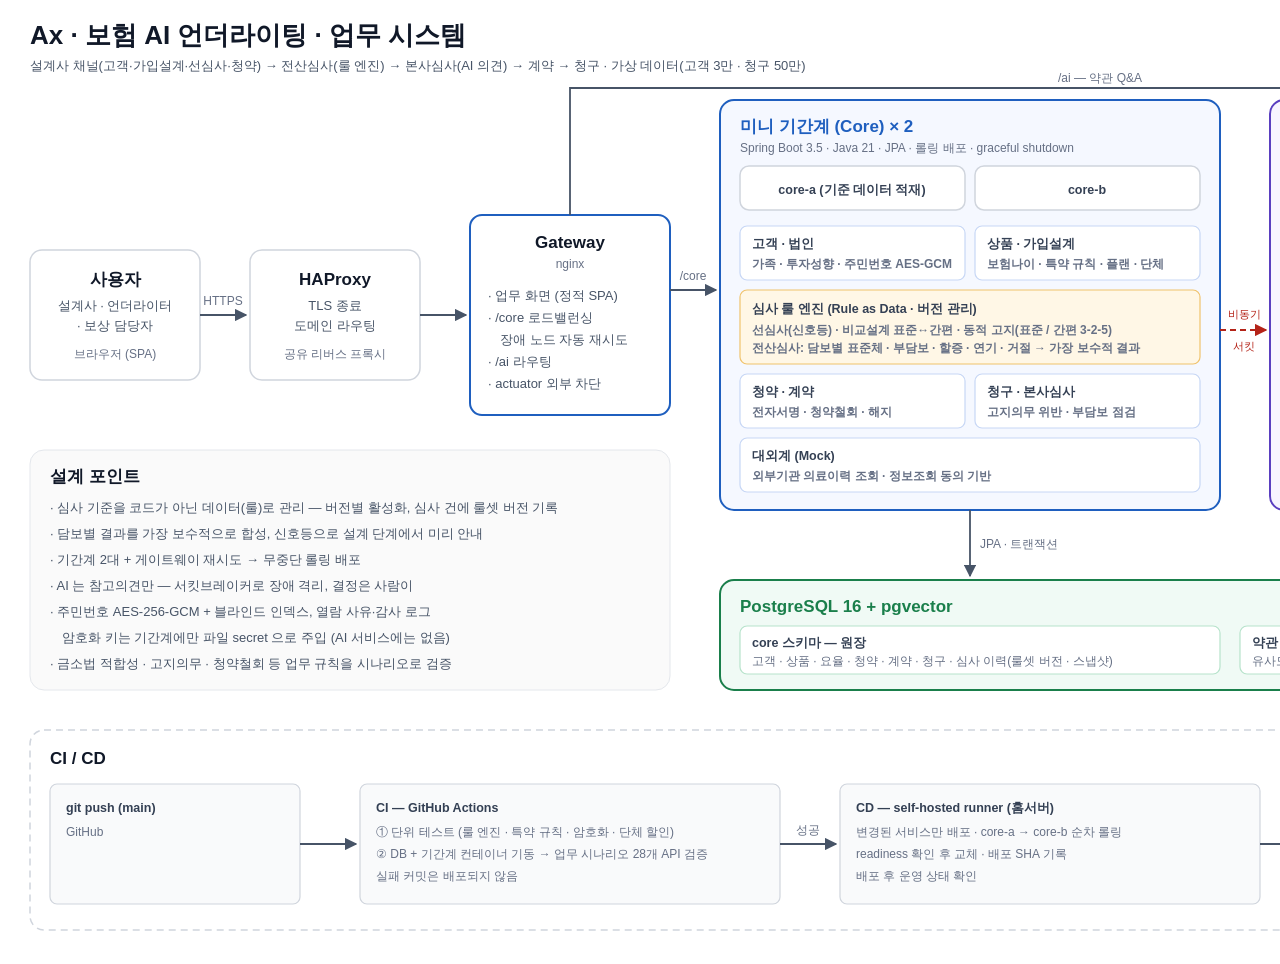
==== docs/images/ax-architecture.html @ 91ae7ca5 "시스템 구성도 이미지 추가" ====
<!doctype html><html><head><meta charset="utf-8"><style>
body{margin:0;background:#fff;font-family:"Noto Sans CJK KR","Noto Sans KR","Apple SD Gothic Neo",sans-serif}
svg text{font-family:inherit}
</style></head><body>
<svg id="d" width="1600" height="960" viewBox="0 0 1600 960" xmlns="http://www.w3.org/2000/svg">
<defs>
  <marker id="a" viewBox="0 0 10 10" refX="9" refY="5" markerWidth="7" markerHeight="7" orient="auto-start-reverse"><path d="M0,0 L10,5 L0,10 z" fill="#475467"/></marker>
  <marker id="r" viewBox="0 0 10 10" refX="9" refY="5" markerWidth="7" markerHeight="7" orient="auto-start-reverse"><path d="M0,0 L10,5 L0,10 z" fill="#b42318"/></marker>
  <style>
    .box{fill:#fff;stroke:#d0d5dd;stroke-width:1.5}
    .t{font-size:17px;font-weight:700;fill:#101828}
    .s{font-size:13px;fill:#475467}
    .xs{font-size:12px;fill:#667085}
    .lbl{font-size:12.5px;fill:#344054;font-weight:600}
    .ln{stroke:#475467;stroke-width:1.8;fill:none}
    .chip{stroke-width:1.2;rx:7}
  </style>
</defs>

<text x="30" y="44" style="font-size:26px;font-weight:800;fill:#101828">Ax · 보험 AI 언더라이팅 · 업무 시스템</text>
<text x="30" y="70" class="s">설계사 채널(고객·가입설계·선심사·청약) → 전산심사(룰 엔진) → 본사심사(AI 의견) → 계약 → 청구 · 가상 데이터(고객 3만 · 청구 50만)</text>

<!-- 사용자 -->
<rect class="box" x="30" y="250" width="170" height="130" rx="12"/>
<text x="115" y="285" text-anchor="middle" class="t">사용자</text>
<text x="115" y="310" text-anchor="middle" class="s">설계사 · 언더라이터</text>
<text x="115" y="330" text-anchor="middle" class="s">· 보상 담당자</text>
<text x="115" y="358" text-anchor="middle" class="xs">브라우저 (SPA)</text>

<!-- HAProxy -->
<rect class="box" x="250" y="250" width="170" height="130" rx="12"/>
<text x="335" y="285" text-anchor="middle" class="t">HAProxy</text>
<text x="335" y="310" text-anchor="middle" class="s">TLS 종료</text>
<text x="335" y="330" text-anchor="middle" class="s">도메인 라우팅</text>
<text x="335" y="358" text-anchor="middle" class="xs">공유 리버스 프록시</text>

<!-- Gateway -->
<rect class="box" x="470" y="215" width="200" height="200" rx="12" style="stroke:#1f5fbf;stroke-width:2"/>
<text x="570" y="248" text-anchor="middle" class="t">Gateway</text>
<text x="570" y="268" text-anchor="middle" class="xs">nginx</text>
<text x="488" y="300" class="s">· 업무 화면 (정적 SPA)</text>
<text x="488" y="322" class="s">· /core 로드밸런싱</text>
<text x="500" y="344" class="s">장애 노드 자동 재시도</text>
<text x="488" y="366" class="s">· /ai 라우팅</text>
<text x="488" y="388" class="s">· actuator 외부 차단</text>

<!-- Core cluster -->
<rect x="720" y="100" width="500" height="410" rx="14" style="fill:#f5f8ff;stroke:#1f5fbf;stroke-width:2"/>
<text x="740" y="132" class="t" style="fill:#1f5fbf">미니 기간계 (Core) × 2</text>
<text x="740" y="152" class="xs">Spring Boot 3.5 · Java 21 · JPA · 롤링 배포 · graceful shutdown</text>
<rect class="box" x="740" y="166" width="225" height="44" rx="9"/><text x="852" y="194" text-anchor="middle" class="lbl">core-a  (기준 데이터 적재)</text>
<rect class="box" x="975" y="166" width="225" height="44" rx="9"/><text x="1087" y="194" text-anchor="middle" class="lbl">core-b</text>
<g class="lbl">
  <rect class="chip" x="740" y="226" width="225" height="54" style="fill:#fff;stroke:#c7d7f5"/><text x="752" y="248">고객 · 법인</text><text x="752" y="268" class="xs">가족 · 투자성향 · 주민번호 AES-GCM</text>
  <rect class="chip" x="975" y="226" width="225" height="54" style="fill:#fff;stroke:#c7d7f5"/><text x="987" y="248">상품 · 가입설계</text><text x="987" y="268" class="xs">보험나이 · 특약 규칙 · 플랜 · 단체</text>
  <rect class="chip" x="740" y="290" width="460" height="74" style="fill:#fff7e6;stroke:#f0c36d"/><text x="752" y="313">심사 룰 엔진 (Rule as Data · 버전 관리)</text>
  <text x="752" y="334" class="xs">선심사(신호등) · 비교설계 표준↔간편 · 동적 고지(표준 / 간편 3-2-5)</text>
  <text x="752" y="352" class="xs">전산심사: 담보별 표준체 · 부담보 · 할증 · 연기 · 거절 → 가장 보수적 결과</text>
  <rect class="chip" x="740" y="374" width="225" height="54" style="fill:#fff;stroke:#c7d7f5"/><text x="752" y="396">청약 · 계약</text><text x="752" y="416" class="xs">전자서명 · 청약철회 · 해지</text>
  <rect class="chip" x="975" y="374" width="225" height="54" style="fill:#fff;stroke:#c7d7f5"/><text x="987" y="396">청구 · 본사심사</text><text x="987" y="416" class="xs">고지의무 위반 · 부담보 점검</text>
  <rect class="chip" x="740" y="438" width="460" height="54" style="fill:#fff;stroke:#c7d7f5"/><text x="752" y="460">대외계 (Mock)</text><text x="752" y="480" class="xs">외부기관 의료이력 조회 · 정보조회 동의 기반</text>
</g>

<!-- AI -->
<rect x="1270" y="100" width="300" height="410" rx="14" style="fill:#f7f4ff;stroke:#5a3fc0;stroke-width:2"/>
<text x="1290" y="132" class="t" style="fill:#5a3fc0">AI 서비스</text>
<text x="1290" y="152" class="xs">Python · FastAPI</text>
<rect class="chip" x="1290" y="166" width="260" height="74" style="fill:#fff;stroke:#d6ccf5"/><text x="1302" y="189" class="lbl">약관 RAG 에이전트</text>
<text x="1302" y="209" class="xs">tool use: 약관 검색 · 조항 인용</text><text x="1302" y="227" class="xs">약관 Q&amp;A · 심사·청구 참고의견</text>
<rect class="chip" x="1290" y="250" width="260" height="54" style="fill:#fff;stroke:#d6ccf5"/><text x="1302" y="272" class="lbl">임베딩</text><text x="1302" y="292" class="xs">multilingual-e5-small (384d)</text>
<text x="1290" y="330" class="lbl">LLM (설정으로 전환)</text>
<rect class="chip" x="1290" y="340" width="125" height="70" style="fill:#fff;stroke:#d6ccf5"/><text x="1352" y="368" text-anchor="middle" class="lbl">Ollama</text><text x="1352" y="388" text-anchor="middle" class="xs">gemma 12B</text><text x="1352" y="403" text-anchor="middle" class="xs">로컬 GPU</text>
<rect class="chip" x="1425" y="340" width="125" height="70" style="fill:#fff;stroke:#d6ccf5"/><text x="1487" y="368" text-anchor="middle" class="lbl">Claude API</text><text x="1487" y="388" text-anchor="middle" class="xs">고품질 모드</text>
<text x="1290" y="440" class="xs">AI 장애가 업무를 멈추지 않도록</text>
<text x="1290" y="458" class="xs">기간계는 AI 에 의존하지 않음</text>
<text x="1290" y="476" class="xs">(서킷 OPEN → 수동심사로 계속)</text>

<!-- DB -->
<rect x="720" y="580" width="850" height="110" rx="14" style="fill:#f0faf5;stroke:#1a7f4b;stroke-width:2"/>
<text x="740" y="612" class="t" style="fill:#1a7f4b">PostgreSQL 16 + pgvector</text>
<rect class="chip" x="740" y="626" width="480" height="48" style="fill:#fff;stroke:#b7e3cb"/><text x="752" y="647" class="lbl">core 스키마 — 원장</text><text x="752" y="665" class="xs">고객 · 상품 · 요율 · 청약 · 계약 · 청구 · 심사 이력(룰셋 버전 · 스냅샷)</text>
<rect class="chip" x="1240" y="626" width="310" height="48" style="fill:#fff;stroke:#b7e3cb"/><text x="1252" y="647" class="lbl">약관 청크 · 벡터</text><text x="1252" y="665" class="xs">유사도 검색 (pgvector)</text>

<!-- 화살표 -->
<path class="ln" d="M200 315 H246" marker-end="url(#a)"/><text x="223" y="305" text-anchor="middle" class="xs">HTTPS</text>
<path class="ln" d="M420 315 H466" marker-end="url(#a)"/>
<path class="ln" d="M670 290 H716" marker-end="url(#a)"/><text x="693" y="280" text-anchor="middle" class="xs">/core</text>
<path class="ln" d="M570 215 V88 H1420 V96" marker-end="url(#a)"/><text x="1100" y="82" text-anchor="middle" class="xs">/ai — 약관 Q&amp;A</text>
<path d="M1220 330 H1266" style="stroke:#b42318;stroke-width:1.8;fill:none;stroke-dasharray:6 4" marker-end="url(#r)"/>
<text x="1244" y="318" text-anchor="middle" style="font-size:11px;fill:#b42318">비동기</text>
<text x="1244" y="350" text-anchor="middle" style="font-size:11px;fill:#b42318">서킷</text>
<path class="ln" d="M970 510 V576" marker-end="url(#a)"/><text x="980" y="548" class="xs">JPA · 트랜잭션</text>
<path class="ln" d="M1420 510 V576" marker-end="url(#a)"/><text x="1430" y="548" class="xs">벡터 검색</text>

<!-- 보안 메모 -->
<rect x="30" y="450" width="640" height="240" rx="14" style="fill:#fafafa;stroke:#e4e7ec"/>
<text x="50" y="482" class="t">설계 포인트</text>
<g class="s">
<text x="50" y="512">· 심사 기준을 코드가 아닌 데이터(룰)로 관리 — 버전별 활성화, 심사 건에 룰셋 버전 기록</text>
<text x="50" y="538">· 담보별 결과를 가장 보수적으로 합성, 신호등으로 설계 단계에서 미리 안내</text>
<text x="50" y="564">· 기간계 2대 + 게이트웨이 재시도 → 무중단 롤링 배포</text>
<text x="50" y="590">· AI 는 참고의견만 — 서킷브레이커로 장애 격리, 결정은 사람이</text>
<text x="50" y="616">· 주민번호 AES-256-GCM + 블라인드 인덱스, 열람 사유·감사 로그</text>
<text x="62" y="642">암호화 키는 기간계에만 파일 secret 으로 주입 (AI 서비스에는 없음)</text>
<text x="50" y="668">· 금소법 적합성 · 고지의무 · 청약철회 등 업무 규칙을 시나리오로 검증</text>
</g>

<!-- CI/CD -->
<rect x="30" y="730" width="1540" height="200" rx="14" style="fill:#fff;stroke:#d0d5dd;stroke-width:1.5;stroke-dasharray:7 5"/>
<text x="50" y="764" class="t">CI / CD</text>
<g>
<rect class="chip" x="50" y="784" width="250" height="120" style="fill:#f9fafb;stroke:#d0d5dd"/>
<text x="66" y="812" class="lbl">git push (main)</text><text x="66" y="836" class="xs">GitHub</text>
<rect class="chip" x="360" y="784" width="420" height="120" style="fill:#f9fafb;stroke:#d0d5dd"/>
<text x="376" y="812" class="lbl">CI — GitHub Actions</text>
<text x="376" y="836" class="xs">① 단위 테스트 (룰 엔진 · 특약 규칙 · 암호화 · 단체 할인)</text>
<text x="376" y="858" class="xs">② DB + 기간계 컨테이너 기동 → 업무 시나리오 28개 API 검증</text>
<text x="376" y="880" class="xs">실패 커밋은 배포되지 않음</text>
<rect class="chip" x="840" y="784" width="420" height="120" style="fill:#f9fafb;stroke:#d0d5dd"/>
<text x="856" y="812" class="lbl">CD — self-hosted runner (홈서버)</text>
<text x="856" y="836" class="xs">변경된 서비스만 배포 · core-a → core-b 순차 롤링</text>
<text x="856" y="858" class="xs">readiness 확인 후 교체 · 배포 SHA 기록</text>
<text x="856" y="880" class="xs">배포 후 운영 상태 확인</text>
<rect class="chip" x="1320" y="784" width="230" height="120" style="fill:#f9fafb;stroke:#d0d5dd"/>
<text x="1336" y="812" class="lbl">Docker Compose</text>
<text x="1336" y="836" class="xs">db · core-a · core-b</text>
<text x="1336" y="858" class="xs">api · gateway</text>
<text x="1336" y="880" class="xs">단일 호스트</text>
<path class="ln" d="M300 844 H356" marker-end="url(#a)"/>
<path class="ln" d="M780 844 H836" marker-end="url(#a)"/><text x="808" y="834" text-anchor="middle" class="xs">성공</text>
<path class="ln" d="M1260 844 H1316" marker-end="url(#a)"/>
</g>
</svg></body></html>
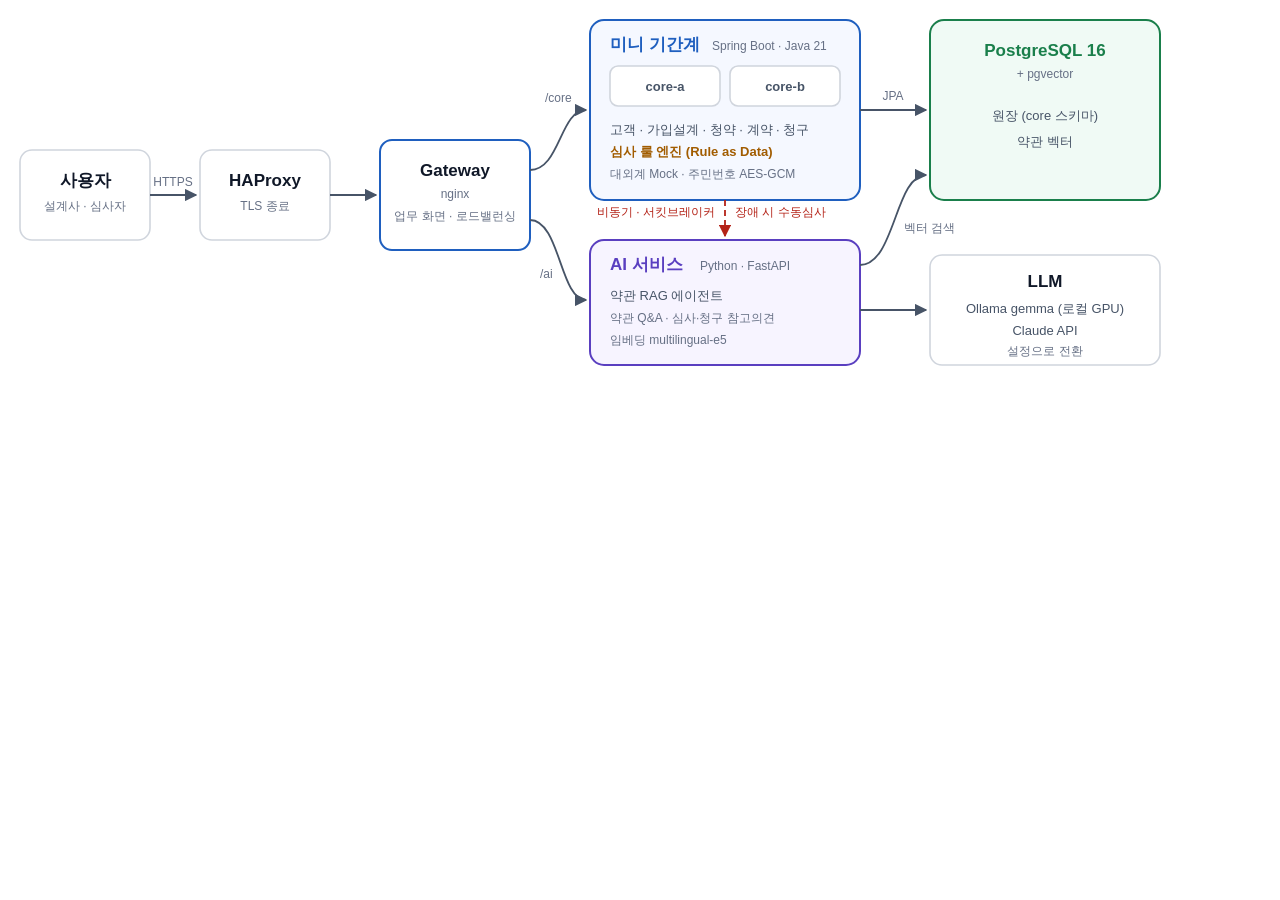
==== commit 46017804: "시스템 구성도를 아키텍처만 간결하게" ====
--- a/docs/images/ax-architecture.html
+++ b/docs/images/ax-architecture.html
@@ -1,133 +1,62 @@
 <!doctype html><html><head><meta charset="utf-8"><style>
-body{margin:0;background:#fff;font-family:"Noto Sans CJK KR","Noto Sans KR","Apple SD Gothic Neo",sans-serif}
-svg text{font-family:inherit}
+body{margin:0;background:#fff;font-family:"Noto Sans CJK KR","Noto Sans KR",sans-serif}svg text{font-family:inherit}
 </style></head><body>
-<svg id="d" width="1600" height="960" viewBox="0 0 1600 960" xmlns="http://www.w3.org/2000/svg">
+<svg id="d" width="1180" height="385" viewBox="0 0 1180 385" xmlns="http://www.w3.org/2000/svg">
 <defs>
-  <marker id="a" viewBox="0 0 10 10" refX="9" refY="5" markerWidth="7" markerHeight="7" orient="auto-start-reverse"><path d="M0,0 L10,5 L0,10 z" fill="#475467"/></marker>
-  <marker id="r" viewBox="0 0 10 10" refX="9" refY="5" markerWidth="7" markerHeight="7" orient="auto-start-reverse"><path d="M0,0 L10,5 L0,10 z" fill="#b42318"/></marker>
-  <style>
-    .box{fill:#fff;stroke:#d0d5dd;stroke-width:1.5}
-    .t{font-size:17px;font-weight:700;fill:#101828}
-    .s{font-size:13px;fill:#475467}
-    .xs{font-size:12px;fill:#667085}
-    .lbl{font-size:12.5px;fill:#344054;font-weight:600}
-    .ln{stroke:#475467;stroke-width:1.8;fill:none}
-    .chip{stroke-width:1.2;rx:7}
-  </style>
+ <marker id="a" viewBox="0 0 10 10" refX="9" refY="5" markerWidth="7" markerHeight="7" orient="auto"><path d="M0,0 L10,5 L0,10 z" fill="#475467"/></marker>
+ <marker id="r" viewBox="0 0 10 10" refX="9" refY="5" markerWidth="7" markerHeight="7" orient="auto"><path d="M0,0 L10,5 L0,10 z" fill="#b42318"/></marker>
+ <style>
+  .b{fill:#fff;stroke:#d0d5dd;stroke-width:1.6}
+  .t{font-size:17px;font-weight:700;fill:#101828}
+  .s{font-size:13px;fill:#475467}
+  .x{font-size:12px;fill:#667085}
+  .l{stroke:#475467;stroke-width:1.8;fill:none}
+ </style>
 </defs>
-
-<text x="30" y="44" style="font-size:26px;font-weight:800;fill:#101828">Ax · 보험 AI 언더라이팅 · 업무 시스템</text>
-<text x="30" y="70" class="s">설계사 채널(고객·가입설계·선심사·청약) → 전산심사(룰 엔진) → 본사심사(AI 의견) → 계약 → 청구 · 가상 데이터(고객 3만 · 청구 50만)</text>
-
 <!-- 사용자 -->
-<rect class="box" x="30" y="250" width="170" height="130" rx="12"/>
-<text x="115" y="285" text-anchor="middle" class="t">사용자</text>
-<text x="115" y="310" text-anchor="middle" class="s">설계사 · 언더라이터</text>
-<text x="115" y="330" text-anchor="middle" class="s">· 보상 담당자</text>
-<text x="115" y="358" text-anchor="middle" class="xs">브라우저 (SPA)</text>
-
+<rect class="b" x="20" y="150" width="130" height="90" rx="12"/>
+<text x="85" y="186" text-anchor="middle" class="t">사용자</text><text x="85" y="210" text-anchor="middle" class="x">설계사 · 심사자</text>
 <!-- HAProxy -->
-<rect class="box" x="250" y="250" width="170" height="130" rx="12"/>
-<text x="335" y="285" text-anchor="middle" class="t">HAProxy</text>
-<text x="335" y="310" text-anchor="middle" class="s">TLS 종료</text>
-<text x="335" y="330" text-anchor="middle" class="s">도메인 라우팅</text>
-<text x="335" y="358" text-anchor="middle" class="xs">공유 리버스 프록시</text>
-
+<rect class="b" x="200" y="150" width="130" height="90" rx="12"/>
+<text x="265" y="186" text-anchor="middle" class="t">HAProxy</text><text x="265" y="210" text-anchor="middle" class="x">TLS 종료</text>
 <!-- Gateway -->
-<rect class="box" x="470" y="215" width="200" height="200" rx="12" style="stroke:#1f5fbf;stroke-width:2"/>
-<text x="570" y="248" text-anchor="middle" class="t">Gateway</text>
-<text x="570" y="268" text-anchor="middle" class="xs">nginx</text>
-<text x="488" y="300" class="s">· 업무 화면 (정적 SPA)</text>
-<text x="488" y="322" class="s">· /core 로드밸런싱</text>
-<text x="500" y="344" class="s">장애 노드 자동 재시도</text>
-<text x="488" y="366" class="s">· /ai 라우팅</text>
-<text x="488" y="388" class="s">· actuator 외부 차단</text>
-
-<!-- Core cluster -->
-<rect x="720" y="100" width="500" height="410" rx="14" style="fill:#f5f8ff;stroke:#1f5fbf;stroke-width:2"/>
-<text x="740" y="132" class="t" style="fill:#1f5fbf">미니 기간계 (Core) × 2</text>
-<text x="740" y="152" class="xs">Spring Boot 3.5 · Java 21 · JPA · 롤링 배포 · graceful shutdown</text>
-<rect class="box" x="740" y="166" width="225" height="44" rx="9"/><text x="852" y="194" text-anchor="middle" class="lbl">core-a  (기준 데이터 적재)</text>
-<rect class="box" x="975" y="166" width="225" height="44" rx="9"/><text x="1087" y="194" text-anchor="middle" class="lbl">core-b</text>
-<g class="lbl">
-  <rect class="chip" x="740" y="226" width="225" height="54" style="fill:#fff;stroke:#c7d7f5"/><text x="752" y="248">고객 · 법인</text><text x="752" y="268" class="xs">가족 · 투자성향 · 주민번호 AES-GCM</text>
-  <rect class="chip" x="975" y="226" width="225" height="54" style="fill:#fff;stroke:#c7d7f5"/><text x="987" y="248">상품 · 가입설계</text><text x="987" y="268" class="xs">보험나이 · 특약 규칙 · 플랜 · 단체</text>
-  <rect class="chip" x="740" y="290" width="460" height="74" style="fill:#fff7e6;stroke:#f0c36d"/><text x="752" y="313">심사 룰 엔진 (Rule as Data · 버전 관리)</text>
-  <text x="752" y="334" class="xs">선심사(신호등) · 비교설계 표준↔간편 · 동적 고지(표준 / 간편 3-2-5)</text>
-  <text x="752" y="352" class="xs">전산심사: 담보별 표준체 · 부담보 · 할증 · 연기 · 거절 → 가장 보수적 결과</text>
-  <rect class="chip" x="740" y="374" width="225" height="54" style="fill:#fff;stroke:#c7d7f5"/><text x="752" y="396">청약 · 계약</text><text x="752" y="416" class="xs">전자서명 · 청약철회 · 해지</text>
-  <rect class="chip" x="975" y="374" width="225" height="54" style="fill:#fff;stroke:#c7d7f5"/><text x="987" y="396">청구 · 본사심사</text><text x="987" y="416" class="xs">고지의무 위반 · 부담보 점검</text>
-  <rect class="chip" x="740" y="438" width="460" height="54" style="fill:#fff;stroke:#c7d7f5"/><text x="752" y="460">대외계 (Mock)</text><text x="752" y="480" class="xs">외부기관 의료이력 조회 · 정보조회 동의 기반</text>
-</g>
-
+<rect class="b" x="380" y="140" width="150" height="110" rx="12" style="stroke:#1f5fbf;stroke-width:2"/>
+<text x="455" y="176" text-anchor="middle" class="t">Gateway</text><text x="455" y="198" text-anchor="middle" class="x">nginx</text>
+<text x="455" y="220" text-anchor="middle" class="x">업무 화면 · 로드밸런싱</text>
+<!-- Core -->
+<rect x="590" y="20" width="270" height="180" rx="14" style="fill:#f5f8ff;stroke:#1f5fbf;stroke-width:2"/>
+<text x="610" y="50" class="t" style="fill:#1f5fbf">미니 기간계</text><text x="712" y="50" class="x">Spring Boot · Java 21</text>
+<rect class="b" x="610" y="66" width="110" height="40" rx="8"/><text x="665" y="91" text-anchor="middle" class="s" style="font-weight:600">core-a</text>
+<rect class="b" x="730" y="66" width="110" height="40" rx="8"/><text x="785" y="91" text-anchor="middle" class="s" style="font-weight:600">core-b</text>
+<text x="610" y="134" class="s">고객 · 가입설계 · 청약 · 계약 · 청구</text>
+<text x="610" y="156" class="s" style="fill:#a15c00;font-weight:600">심사 룰 엔진 (Rule as Data)</text>
+<text x="610" y="178" class="x">대외계 Mock · 주민번호 AES-GCM</text>
 <!-- AI -->
-<rect x="1270" y="100" width="300" height="410" rx="14" style="fill:#f7f4ff;stroke:#5a3fc0;stroke-width:2"/>
-<text x="1290" y="132" class="t" style="fill:#5a3fc0">AI 서비스</text>
-<text x="1290" y="152" class="xs">Python · FastAPI</text>
-<rect class="chip" x="1290" y="166" width="260" height="74" style="fill:#fff;stroke:#d6ccf5"/><text x="1302" y="189" class="lbl">약관 RAG 에이전트</text>
-<text x="1302" y="209" class="xs">tool use: 약관 검색 · 조항 인용</text><text x="1302" y="227" class="xs">약관 Q&amp;A · 심사·청구 참고의견</text>
-<rect class="chip" x="1290" y="250" width="260" height="54" style="fill:#fff;stroke:#d6ccf5"/><text x="1302" y="272" class="lbl">임베딩</text><text x="1302" y="292" class="xs">multilingual-e5-small (384d)</text>
-<text x="1290" y="330" class="lbl">LLM (설정으로 전환)</text>
-<rect class="chip" x="1290" y="340" width="125" height="70" style="fill:#fff;stroke:#d6ccf5"/><text x="1352" y="368" text-anchor="middle" class="lbl">Ollama</text><text x="1352" y="388" text-anchor="middle" class="xs">gemma 12B</text><text x="1352" y="403" text-anchor="middle" class="xs">로컬 GPU</text>
-<rect class="chip" x="1425" y="340" width="125" height="70" style="fill:#fff;stroke:#d6ccf5"/><text x="1487" y="368" text-anchor="middle" class="lbl">Claude API</text><text x="1487" y="388" text-anchor="middle" class="xs">고품질 모드</text>
-<text x="1290" y="440" class="xs">AI 장애가 업무를 멈추지 않도록</text>
-<text x="1290" y="458" class="xs">기간계는 AI 에 의존하지 않음</text>
-<text x="1290" y="476" class="xs">(서킷 OPEN → 수동심사로 계속)</text>
-
+<rect x="590" y="240" width="270" height="125" rx="14" style="fill:#f7f4ff;stroke:#5a3fc0;stroke-width:2"/>
+<text x="610" y="270" class="t" style="fill:#5a3fc0">AI 서비스</text><text x="700" y="270" class="x">Python · FastAPI</text>
+<text x="610" y="300" class="s">약관 RAG 에이전트</text>
+<text x="610" y="322" class="x">약관 Q&amp;A · 심사·청구 참고의견</text>
+<text x="610" y="344" class="x">임베딩 multilingual-e5</text>
+<!-- LLM -->
+<rect class="b" x="930" y="255" width="230" height="110" rx="12"/>
+<text x="1045" y="287" text-anchor="middle" class="t">LLM</text>
+<text x="1045" y="313" text-anchor="middle" class="s">Ollama gemma (로컬 GPU)</text>
+<text x="1045" y="335" text-anchor="middle" class="s">Claude API</text>
+<text x="1045" y="355" text-anchor="middle" class="x">설정으로 전환</text>
 <!-- DB -->
-<rect x="720" y="580" width="850" height="110" rx="14" style="fill:#f0faf5;stroke:#1a7f4b;stroke-width:2"/>
-<text x="740" y="612" class="t" style="fill:#1a7f4b">PostgreSQL 16 + pgvector</text>
-<rect class="chip" x="740" y="626" width="480" height="48" style="fill:#fff;stroke:#b7e3cb"/><text x="752" y="647" class="lbl">core 스키마 — 원장</text><text x="752" y="665" class="xs">고객 · 상품 · 요율 · 청약 · 계약 · 청구 · 심사 이력(룰셋 버전 · 스냅샷)</text>
-<rect class="chip" x="1240" y="626" width="310" height="48" style="fill:#fff;stroke:#b7e3cb"/><text x="1252" y="647" class="lbl">약관 청크 · 벡터</text><text x="1252" y="665" class="xs">유사도 검색 (pgvector)</text>
-
+<rect x="930" y="20" width="230" height="180" rx="14" style="fill:#f0faf5;stroke:#1a7f4b;stroke-width:2"/>
+<text x="1045" y="56" text-anchor="middle" class="t" style="fill:#1a7f4b">PostgreSQL 16</text>
+<text x="1045" y="78" text-anchor="middle" class="x">+ pgvector</text>
+<text x="1045" y="120" text-anchor="middle" class="s">원장 (core 스키마)</text>
+<text x="1045" y="146" text-anchor="middle" class="s">약관 벡터</text>
 <!-- 화살표 -->
-<path class="ln" d="M200 315 H246" marker-end="url(#a)"/><text x="223" y="305" text-anchor="middle" class="xs">HTTPS</text>
-<path class="ln" d="M420 315 H466" marker-end="url(#a)"/>
-<path class="ln" d="M670 290 H716" marker-end="url(#a)"/><text x="693" y="280" text-anchor="middle" class="xs">/core</text>
-<path class="ln" d="M570 215 V88 H1420 V96" marker-end="url(#a)"/><text x="1100" y="82" text-anchor="middle" class="xs">/ai — 약관 Q&amp;A</text>
-<path d="M1220 330 H1266" style="stroke:#b42318;stroke-width:1.8;fill:none;stroke-dasharray:6 4" marker-end="url(#r)"/>
-<text x="1244" y="318" text-anchor="middle" style="font-size:11px;fill:#b42318">비동기</text>
-<text x="1244" y="350" text-anchor="middle" style="font-size:11px;fill:#b42318">서킷</text>
-<path class="ln" d="M970 510 V576" marker-end="url(#a)"/><text x="980" y="548" class="xs">JPA · 트랜잭션</text>
-<path class="ln" d="M1420 510 V576" marker-end="url(#a)"/><text x="1430" y="548" class="xs">벡터 검색</text>
-
-<!-- 보안 메모 -->
-<rect x="30" y="450" width="640" height="240" rx="14" style="fill:#fafafa;stroke:#e4e7ec"/>
-<text x="50" y="482" class="t">설계 포인트</text>
-<g class="s">
-<text x="50" y="512">· 심사 기준을 코드가 아닌 데이터(룰)로 관리 — 버전별 활성화, 심사 건에 룰셋 버전 기록</text>
-<text x="50" y="538">· 담보별 결과를 가장 보수적으로 합성, 신호등으로 설계 단계에서 미리 안내</text>
-<text x="50" y="564">· 기간계 2대 + 게이트웨이 재시도 → 무중단 롤링 배포</text>
-<text x="50" y="590">· AI 는 참고의견만 — 서킷브레이커로 장애 격리, 결정은 사람이</text>
-<text x="50" y="616">· 주민번호 AES-256-GCM + 블라인드 인덱스, 열람 사유·감사 로그</text>
-<text x="62" y="642">암호화 키는 기간계에만 파일 secret 으로 주입 (AI 서비스에는 없음)</text>
-<text x="50" y="668">· 금소법 적합성 · 고지의무 · 청약철회 등 업무 규칙을 시나리오로 검증</text>
-</g>
-
-<!-- CI/CD -->
-<rect x="30" y="730" width="1540" height="200" rx="14" style="fill:#fff;stroke:#d0d5dd;stroke-width:1.5;stroke-dasharray:7 5"/>
-<text x="50" y="764" class="t">CI / CD</text>
-<g>
-<rect class="chip" x="50" y="784" width="250" height="120" style="fill:#f9fafb;stroke:#d0d5dd"/>
-<text x="66" y="812" class="lbl">git push (main)</text><text x="66" y="836" class="xs">GitHub</text>
-<rect class="chip" x="360" y="784" width="420" height="120" style="fill:#f9fafb;stroke:#d0d5dd"/>
-<text x="376" y="812" class="lbl">CI — GitHub Actions</text>
-<text x="376" y="836" class="xs">① 단위 테스트 (룰 엔진 · 특약 규칙 · 암호화 · 단체 할인)</text>
-<text x="376" y="858" class="xs">② DB + 기간계 컨테이너 기동 → 업무 시나리오 28개 API 검증</text>
-<text x="376" y="880" class="xs">실패 커밋은 배포되지 않음</text>
-<rect class="chip" x="840" y="784" width="420" height="120" style="fill:#f9fafb;stroke:#d0d5dd"/>
-<text x="856" y="812" class="lbl">CD — self-hosted runner (홈서버)</text>
-<text x="856" y="836" class="xs">변경된 서비스만 배포 · core-a → core-b 순차 롤링</text>
-<text x="856" y="858" class="xs">readiness 확인 후 교체 · 배포 SHA 기록</text>
-<text x="856" y="880" class="xs">배포 후 운영 상태 확인</text>
-<rect class="chip" x="1320" y="784" width="230" height="120" style="fill:#f9fafb;stroke:#d0d5dd"/>
-<text x="1336" y="812" class="lbl">Docker Compose</text>
-<text x="1336" y="836" class="xs">db · core-a · core-b</text>
-<text x="1336" y="858" class="xs">api · gateway</text>
-<text x="1336" y="880" class="xs">단일 호스트</text>
-<path class="ln" d="M300 844 H356" marker-end="url(#a)"/>
-<path class="ln" d="M780 844 H836" marker-end="url(#a)"/><text x="808" y="834" text-anchor="middle" class="xs">성공</text>
-<path class="ln" d="M1260 844 H1316" marker-end="url(#a)"/>
-</g>
+<path class="l" d="M150 195 H196" marker-end="url(#a)"/><text x="173" y="186" text-anchor="middle" class="x">HTTPS</text>
+<path class="l" d="M330 195 H376" marker-end="url(#a)"/>
+<path class="l" d="M530 170 C560 170 560 110 586 110" marker-end="url(#a)"/><text x="545" y="102" class="x">/core</text>
+<path class="l" d="M530 220 C560 220 560 300 586 300" marker-end="url(#a)"/><text x="540" y="278" class="x">/ai</text>
+<path d="M725 200 V236" style="stroke:#b42318;stroke-width:1.8;fill:none;stroke-dasharray:6 4" marker-end="url(#r)"/>
+<text x="715" y="216" text-anchor="end" style="font-size:12px;fill:#b42318">비동기 · 서킷브레이커</text><text x="735" y="216" style="font-size:12px;fill:#b42318">장애 시 수동심사</text>
+<path class="l" d="M860 110 H926" marker-end="url(#a)"/><text x="893" y="100" text-anchor="middle" class="x">JPA</text>
+<path class="l" d="M860 265 C895 265 895 175 926 175" marker-end="url(#a)"/><text x="904" y="232" class="x">벡터 검색</text>
+<path class="l" d="M860 310 H926" marker-end="url(#a)"/>
 </svg></body></html>
